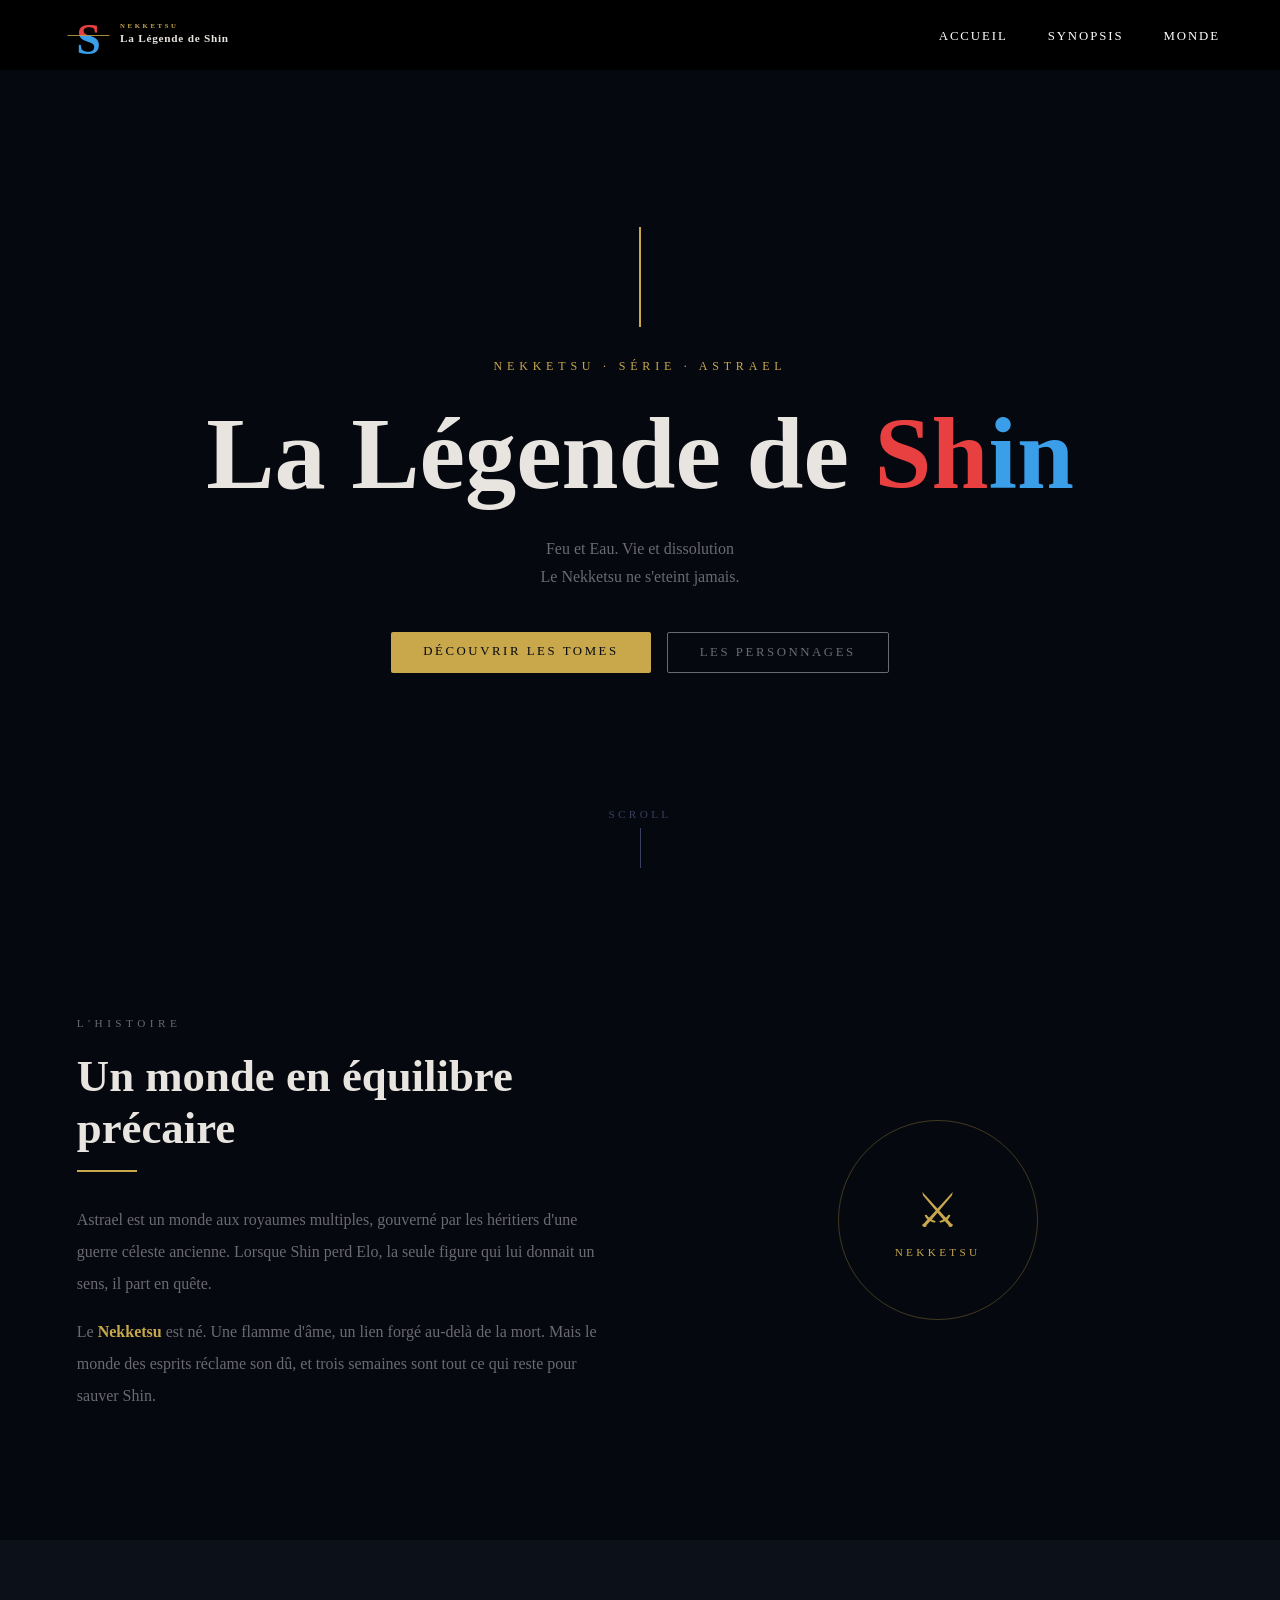
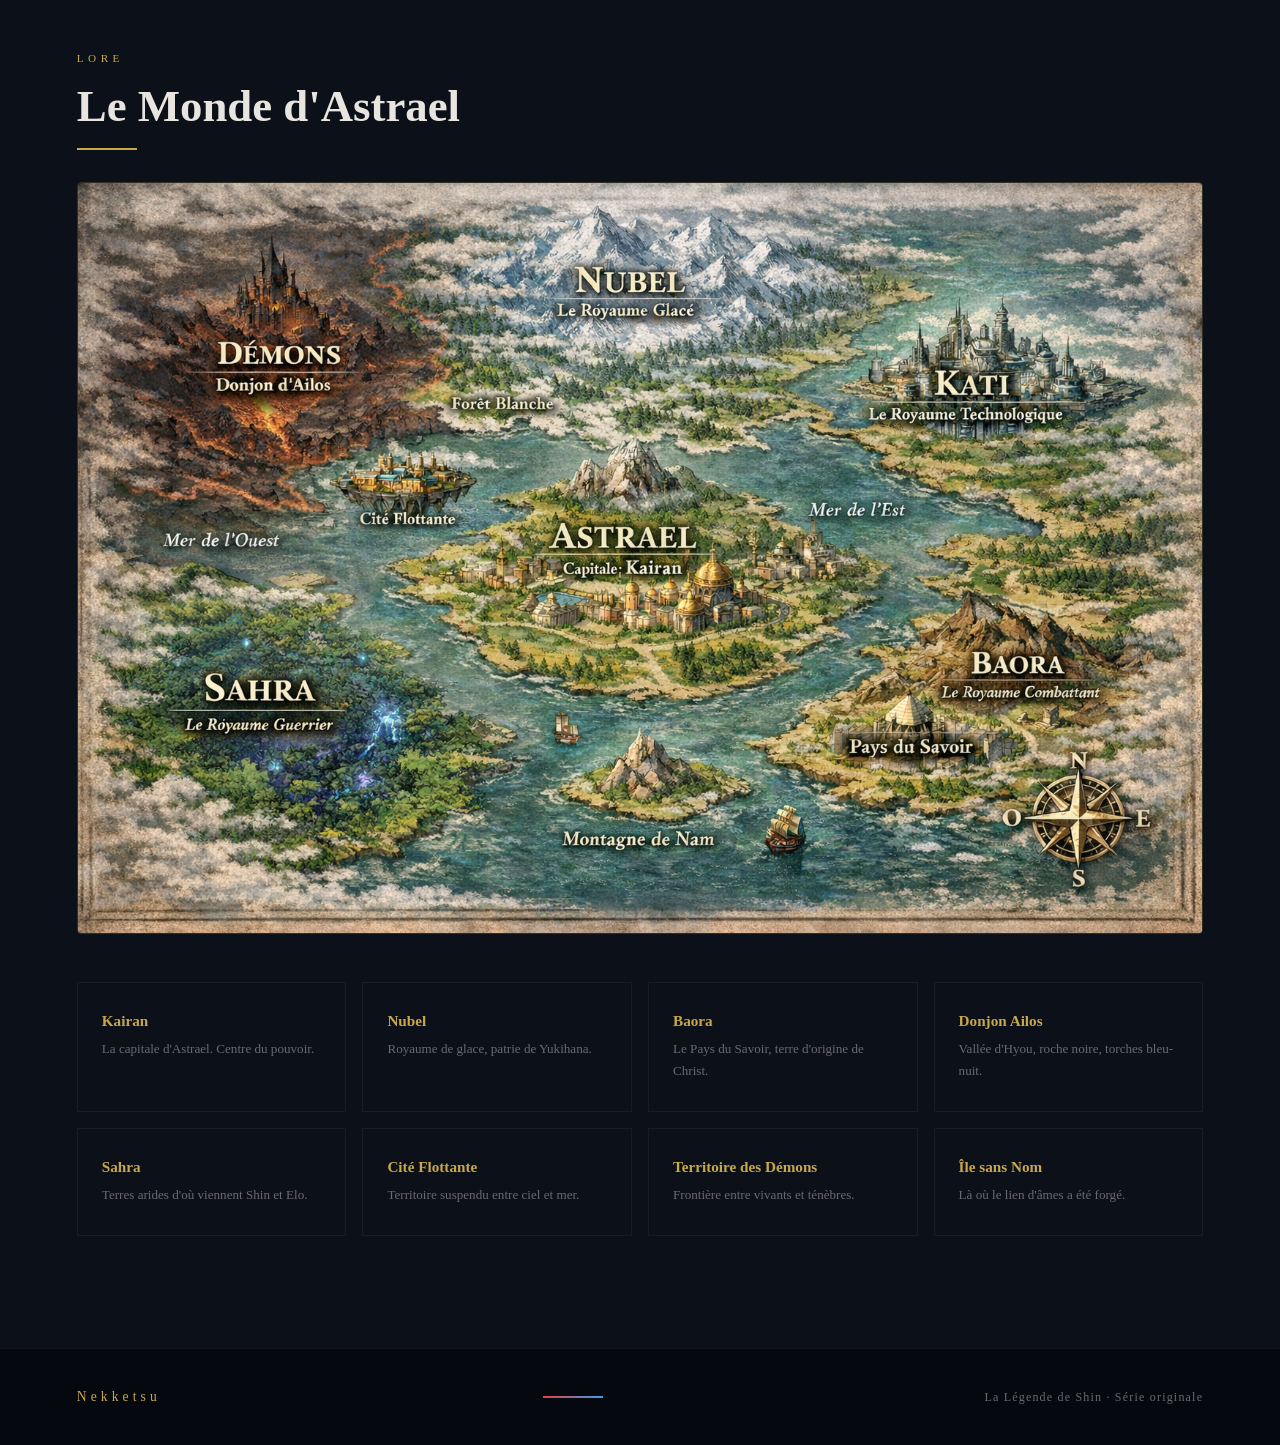
==== index.html @ 11ec4ed2 "first commit" ====
<!DOCTYPE html>
<html lang="fr">
<head>
    <meta charset="UTF-8">
    <meta name="description" content="La Légende de Shin — série manga Nekketsu dans le monde d'Astrael">
    <title>La Legende de Shin</title>
    <link rel="icon" type="image/svg+xml" href="Logo/favicon.svg">
    <link rel="stylesheet" href="css/styles.css">
</head>
<body class="all">
     <header class="Beta">
        <nav class="Gamma">
            <img src="Logo/logo-nav.svg" alt="Nekketsu La Legendes de Shin ">
            <ul>
                <li><a href="#">Accueil</a></li>
                <li><a href="#synopsis">Synopsis</a></li>
                <li><a href="#monde">Monde</a></li>
            </ul>
        </nav>
    </header>
    
    <section class="hero">
         <video class="hero-video" autoplay muted loop playsinline>
               <source src="video/kling_20260322_作品__5238_0.mp4" type="video/mp4">
         </video>
         <div class="katana-line"></div>
                <p class="hero-tag">Nekketsu · Série · Astrael</p>
                <h1 class="hero-title">
                  La Légende de <span class="fire">Sh</span><span class="water">in</span>
                </h1>
                <p class="hero-sub">
            Feu et Eau. Vie et dissolution<br>
            Le Nekketsu ne s'eteint jamais.
                </p>

        <div class="hero-cta">
            <a href="tomes.html" class="btn-gold">Découvrir les Tomes</a>
            <a href="personnages.html" class="btn-outline">Les Personnages</a>
        </div>

        <div class="scroll-hint">
            <span>Scroll</span>
        </div>
        
    </section>

    <section class="synopsis" id="synopsis">

  <div class="synopsis-texte">
    <p class="section-label">L'histoire</p>
    <h2 class="section-title">Un monde en équilibre précaire</h2>
    <div class="divider"></div>
    <p>Astrael est un monde aux royaumes multiples, gouverné par les héritiers
    d'une guerre céleste ancienne. Lorsque Shin perd Elo, la seule figure
    qui lui donnait un sens, il part en quête.</p>
    <p>Le <strong>Nekketsu</strong> est né. Une flamme d'âme, un lien forgé
    au-delà de la mort. Mais le monde des esprits réclame son dû, et trois
    semaines sont tout ce qui reste pour sauver Shin.</p>
  </div>

  <div class="synopsis-art">
    <div class="badge-ring">
      <span class="badge-symbol">⚔</span>
      <span class="badge-label">Nekketsu</span>
    </div>
  </div>

</section>

<section class="monde" id="monde">

  <p class="section-label">Lore</p>
  <h2 class="section-title">Le Monde d'Astrael</h2>
  <div class="divider"></div>
   <img src="/Personnage de la legende de Shin/Carte3.png" alt="Carte du monde d'Astral" class="carte-monde">
  <div class="monde-grid">
    <div class="monde-tile">
      <h4>Kairan</h4>
      <p>La capitale d'Astrael. Centre du pouvoir.</p>
    </div>
    <div class="monde-tile">
      <h4>Nubel</h4>
      <p>Royaume de glace, patrie de Yukihana.</p>
    </div>
    <div class="monde-tile">
      <h4>Baora</h4>
      <p>Le Pays du Savoir, terre d'origine de Christ.</p>
    </div>
    <div class="monde-tile">
      <h4>Donjon Ailos</h4>
      <p>Vallée d'Hyou, roche noire, torches bleu-nuit.</p>
    </div>
    <div class="monde-tile">
      <h4>Sahra</h4>
      <p>Terres arides d'où viennent Shin et Elo.</p>
    </div>
    <div class="monde-tile">
      <h4>Cité Flottante</h4>
      <p>Territoire suspendu entre ciel et mer.</p>
    </div>
    <div class="monde-tile">
      <h4>Territoire des Démons</h4>
      <p>Frontière entre vivants et ténèbres.</p>
    </div>
    <div class="monde-tile">
      <h4>Île sans Nom</h4>
      <p>Là où le lien d'âmes a été forgé.</p>
    </div>
  </div>

</section>

<footer>
  <span class="footer-logo">Nekketsu</span>
  <div class="footer-bar"></div>
  <p>La Légende de Shin · Série originale</p>
</footer>
    
</body>
</html>
---- css/styles.css ----
*{
  margin: 0;
  padding: 0;
  box-sizing: border-box;
}

html{
    scroll-behavior: smooth;
    
}

body{
    margin: 0 auto;
}

header.Beta{
    background-color: black;
  position: fixed;
  top: 0;
  left: 0;
  right: 0;
  z-index: 100;
}

nav.Gamma {
    display: flex;
    align-items: center;
    justify-content: space-between;
    padding: 0 60px;
    height: 70px;
}

.Gamma img{
    height: 45px;
}
.Gamma ul {
    display: flex;
    list-style: none;
    gap: 40px;
    margin: 0;
    padding: 0;
}

.Gamma ul li a{
    text-decoration: none;
    color: white;
    letter-spacing: .15em;
    text-transform: uppercase;
    font-size: .8rem;
}
nav.Gamma ul li a:hover {
  color: #c9a84c;
}

/* Section hero */

.hero{
  min-height: 100vh;
  position: relative;
  display: flex;
  flex-direction: column;
  align-items: center;
  justify-content: center;
  text-align: center;
  overflow: hidden;
  background-color: #06080f;
}

.hero-video {
  position: absolute;
  inset: 0;
  width: 100%;
  height: 100%;
  object-fit: cover;
  z-index: 0;
}

.hero::before {
  content: "";
  position: absolute;
  inset: 0;
  background-color: rgba(6, 8, 15, 0.75);
  z-index: 1;
}


.katana-line,
.hero-tag,
.hero-title,
.fire,
.water,
.hero-sub,
.hero-cta,
.scroll-hint {
  position: relative;
  z-index: 2;
}

.katana-line {
  width: 2px;
  height: 100px;
  background-color: #c9a84c;
  margin-bottom: 2rem;
}

.hero-tag{
  font-size: .75rem;
  letter-spacing: .4em;
  text-transform: uppercase;
  color: #c9a84c;
  margin-bottom: 1.5rem;
}

.hero-title{
  font-size: clamp(3rem, 8vw, 7rem);
  font-family: Georgia, serif;
  font-weight: 700;
  color: #e8e4df;
  line-height: 1.1;
  margin-bottom: 1.5rem;
}

.fire { color: #e84040; }
.water { color: #3a9fe8; }

.hero-sub {
  font-size: 1rem;
  color: #6b6a70;
  line-height: 1.8;
  margin-bottom: 2.5rem;
}

.hero-cta {
  display: flex;
  gap: 1rem;
}

.btn-gold {
  padding: .75rem 2rem;
  background-color: #c9a84c;
  color: #06080f;
  font-size: .8rem;
  letter-spacing: .2em;
  text-transform: uppercase;
  text-decoration: none;
  border-radius: 2px;
}

.btn-outline {
  padding: .75rem 2rem;
  border: 1px solid #6b6a70;
  color: #6b6a70;
  font-size: .8rem;
  letter-spacing: .2em;
  text-transform: uppercase;
  text-decoration: none;
  border-radius: 2px;
}

.btn-gold:hover { background-color: #dbb65c; }
.btn-outline:hover { border-color: #e8e4df; color: #e8e4df; }

.scroll-hint {
  position: absolute;
  bottom: 2rem;
  display: flex;
  flex-direction: column;
  align-items: center;
  gap: .5rem;
  color: #3a4060;
  font-size: .7rem;
  letter-spacing: .3em;
  text-transform: uppercase;
}

.scroll-hint::after {
  content: "";
  width: 1px;
  height: 40px;
  background-color: #3a4060;
}

@keyframes riseIn {
  from {
    opacity: 0;
    transform: translateY(20px);
  }
  to {
    opacity: 1;
    transform: translateY(0);
  }
}

.hero-tag {
  animation: riseIn .7s ease forwards;
  animation-delay: .3s;
  opacity: 0;
}

.hero-title {
  animation: riseIn .9s ease forwards;
  animation-delay: .6s;
  opacity: 0;
}

.hero-sub {
  animation: riseIn .9s ease forwards;
  animation-delay: .9s;
  opacity: 0;
}

.hero-cta {
  animation: riseIn .9s ease forwards;
  animation-delay: 1.2s;
  opacity: 0;
}

/* Synopsis */

.synopsis {
  display: grid;
  grid-template-columns: 1fr 1fr;
  gap: 4rem;
  align-items: center;
  padding: 7rem 6vw;
  background-color: #06080f;
}

.section-label {
  font-size: .7rem;
  letter-spacing: .4em;
  text-transform: uppercase;
  color: #c9a84c;
  margin-bottom: 1rem;
}

.section-title {
  font-family: Georgia, serif;
  font-size: clamp(1.6rem, 4vw, 2.8rem);
  color: #e8e4df;
  margin-bottom: 1rem;
}

.divider {
  width: 60px;
  height: 2px;
  background-color: #c9a84c;
  margin-bottom: 2rem;
}

.synopsis-texte p {
  color: #6b6a70;
  line-height: 2;
  margin-bottom: 1rem;
}

.synopsis-texte strong {
  color: #c9a84c;
}

/* Badge Nekketsu */

.synopsis-art {
  display: flex;
  align-items: center;
  justify-content: center;
}

.badge-ring {
  width: 200px;
  height: 200px;
  border-radius: 50%;
  border: 1px solid rgba(201, 168, 76, .3);
  display: flex;
  flex-direction: column;
  align-items: center;
  justify-content: center;
  gap: .5rem;
}

.badge-symbol {
  font-size: 3rem;
  color: #c9a84c;
}

.badge-label {
  font-family: Georgia, serif;
  font-size: .7rem;
  letter-spacing: .3em;
  text-transform: uppercase;
  color: #c9a84c;
}

/* Le Monde d'Astrael */

.monde {
  padding: 7rem 6vw;
  background-color: #0c1018;
}

.carte-monde {
  width: 100%;
  max-width: 900px;
  display: block;
  margin: 0 auto 3rem;
  border: 1px solid rgba(201, 168, 76, .2);
  border-radius: 4px;
  max-width: 100%; 
  height: auto;    
}

.monde-grid {
  display: grid;
  grid-template-columns: repeat(4, 1fr);
  gap: 1rem;
  margin-top: 3rem;
}

.monde-tile {
  padding: 1.8rem 1.5rem;
  border: 1px solid rgba(255, 255, 255, .05);
  transition: border-color .3s;
}

.monde-tile:hover {
  border-color: rgba(201, 168, 76, .3);
}

.monde-tile h4 {
  font-family: Georgia, serif;
  color: #c9a84c;
  margin-bottom: .5rem;
  font-size: .95rem;
}

.monde-tile p {
  color: #6b6a70;
  font-size: .82rem;
  line-height: 1.7;
}

/* Pied de page */

footer {
  display: flex;
  align-items: center;
  justify-content: space-between;
  padding: 2.5rem 6vw;
  border-top: 1px solid rgba(255, 255, 255, .05);
  background-color: #06080f;
}

.footer-logo {
  font-family: Georgia, serif;
  font-size: .85rem;
  letter-spacing: .3em;
  color: #c9a84c;
}

.footer-bar {
  width: 60px;
  height: 2px;
  background: linear-gradient(to right, #e84040, #3a9fe8);
}

footer p {
  font-size: .75rem;
  color: #6b6a70;
  letter-spacing: .1em;
}

.page-hero {
  padding: 10rem 6vw 4rem;
  background-color: #06080f;
  text-align: center;
}

.tomes {
  padding: 5rem 6vw;
  background-color: #06080f;
  display: flex;
  flex-direction: column;
  gap: 5rem;
}

.tome-card {
  display: grid;
  grid-template-columns: 300px 1fr;
  gap: 4rem;
  align-items: center;
  border-bottom: 1px solid rgba(255, 255, 255, .05);
  padding-bottom: 5rem;
}

.tome-card:last-child {
  border-bottom: none;
}

.tome-cover {
  width: 100%;
  height: 420px;
  object-fit: cover;
  border-radius: 4px;
  border: 1px solid rgba(201, 168, 76, .2);
}
jj
.tome-cover-placeholder {
  width: 100%;
  height: 420px;
  background-color: #0c1018;
  border: 1px solid rgba(255, 255, 255, .05);
  border-radius: 4px;
  display: flex;
  align-items: center;
  justify-content: center;
}

.tome-cover-placeholder span {
  color: #6b6a70;
  font-size: .8rem;
  letter-spacing: .3em;
  text-transform: uppercase;
}

.tome-info {
  display: flex;
  flex-direction: column;
  gap: 1rem;
}

.tome-num {
  font-family: Georgia, serif;
  font-size: 5rem;
  font-weight: 700;
  color: rgba(255, 255, 255, .05);
  line-height: 1;
}

.tome-info h2 {
  font-family: Georgia, serif;
  font-size: clamp(1.4rem, 3vw, 2rem);
  color: #e8e4df;
}

.tome-info p {
  color: #6b6a70;
  line-height: 2;
  font-size: .95rem;
}

.tome-chapitres {
  font-size: .72rem;
  letter-spacing: .25em;
  text-transform: uppercase;
  color: #c9a84c;
}

.status {
  display: inline-block;
  font-size: .65rem;
  letter-spacing: .2em;
  text-transform: uppercase;
  padding: .3rem .8rem;
  border-radius: 20px;
  width: fit-content;
}

.status-done {
  background-color: rgba(58, 159, 232, .1);
  color: #3a9fe8;
  border: 1px solid rgba(58, 159, 232, .3);
}

.status-wip {
  background-color: rgba(232, 64, 64, .1);
  color: #e84040;
  border: 1px solid rgba(232, 64, 64, .3);
}

/* Hero du tome */
.tome-page-hero {
  display: grid;
  grid-template-columns: 320px 1fr;
  gap: 5rem;
  align-items: center;
  padding: 10rem 6vw 5rem;
  background-color: #06080f;
}

.tome-page-cover {
  width: 100%;
  height: 450px;
  object-fit: cover;
  border-radius: 4px;
  border: 1px solid rgba(201, 168, 76, .2);
}

.tome-page-info {
  display: flex;
  flex-direction: column;
  gap: 1rem;
}

.tome-page-sub {
  font-size: .75rem;
  letter-spacing: .3em;
  text-transform: uppercase;
  color: #6b6a70;
}

/* Résumé */
.tome-resume {
  padding: 5rem 6vw;
  background-color: #0c1018;
  
}

.tome-resume p {
  color: #6b6a70;
  line-height: 2;
  font-size: 1rem;
  margin-top: 1rem;
}

/* Chapitres */
.tome-chapitres-section {
  padding: 5rem 6vw;
  background-color: #06080f;
}

.chapitres-grid {
  display: grid;
  grid-template-columns: repeat(2, 1fr);
  gap: 1.5rem;
  margin-top: 3rem;
}

.chapitre-card {
  display: flex;
  gap: 1.5rem;
  align-items: flex-start;
  padding: 1.5rem;
  border: 1px solid rgba(255, 255, 255, .05);
  transition: border-color .3s;
}

.chapitre-card:hover {
  border-color: rgba(201, 168, 76, .2);
}

.chapitre-num {
  font-family: Georgia, serif;
  font-size: 2.5rem;
  font-weight: 700;
  color: rgba(255, 255, 255, .05);
  line-height: 1;
  min-width: 50px;
}

.chapitre-info h3 {
  font-family: Georgia, serif;
  font-size: 1rem;
  color: #e8e4df;
  margin-bottom: .5rem;
}

.chapitre-info p {
  font-size: .85rem;
  color: #6b6a70;
  line-height: 1.8;
}

.tome-contenu {
  padding: 5rem 6vw;
  background-color: #06080f;
  display: flex;
  flex-direction: column;
  gap: 6rem;
}

.chapitre-complet {
  max-width: 750px;
  margin: 0 auto;
  width: 100%;
}

.chapitre-titre {
  font-family: Georgia, serif;
  font-size: clamp(1.4rem, 3vw, 2rem);
  color: #e8e4df;
  margin-bottom: 1rem;
}

.chapitre-citation {
  border-left: 2px solid #c9a84c;
  padding-left: 1.5rem;
  color: #c9a84c;
  font-family: Georgia, serif;
  font-style: italic;
  font-size: .95rem;
  line-height: 1.8;
  margin-bottom: 2rem;
}

.chapitre-texte p {
  color: #a8a4a0;
  line-height: 2.2;
  font-size: 1rem;
  margin-bottom: 1.5rem;
  font-family: Georgia, serif;
}

.chapitre-texte .separateur {
  text-align: center;
  color: #c9a84c;
  margin: 2rem 0;
  letter-spacing: .5em;
}

.chapitre-complet {
  max-width: 750px;
  margin: 0 auto;
  width: 100%;
  background-color: white;
  padding: 3rem;
  border-radius: 8px;
}

.chapitre-complet .section-label {
  color: #c9a84c;
}

.chapitre-complet .chapitre-titre {
  color: #06080f;
}

.chapitre-complet .divider {
  background-color: #c9a84c;
}

.chapitre-complet .chapitre-texte p {
  color: #333;
}

.chapitre-complet .chapitre-citation {
  border-left: 2px solid #c9a84c;
  padding-left: 1.5rem;
  color: #c9a84c;
  font-family: Georgia, serif;
  font-style: italic;
  font-size: .95rem;
  line-height: 1.8;
  margin-bottom: 2rem;
}

.separateur {
  text-align: center;
  color: #c9a84c;
  margin: 2rem 0;
  letter-spacing: .5em;
}

/* Personnages */
.tome-persos {
  padding: 5rem 6vw;
  background-color: #0c1018;
}

.persos-mini-grid {
  display: flex;
  gap: 2rem;
  margin-top: 3rem;
}

.perso-mini {
  display: flex;
  flex-direction: column;
  align-items: center;
  gap: .8rem;
}

.perso-mini-avatar {
  width: 70px;
  height: 70px;
  border-radius: 50%;
  display: flex;
  align-items: center;
  justify-content: center;
  font-family: Georgia, serif;
  font-size: 1.6rem;
  font-weight: 700;
  border: 1px solid rgba(255, 255, 255, .08);
}

.feu-eau { color: #e84040; background-color: rgba(232, 64, 64, .1); }
.foudre  { color: #c9a84c; background-color: rgba(201, 168, 76, .1); }
.elo     { color: #3a9fe8; background-color: rgba(58, 159, 232, .1); }

.perso-mini span {
  font-size: .8rem;
  letter-spacing: .15em;
  text-transform: uppercase;
  color: #6b6a70;
}

/* Boutons retour */
.tome-retour {
  padding: 4rem 6vw;
  background-color: #06080f;
  display: flex;
  gap: 1.5rem;
  align-items: center;
}

.kaji  { color: #e84040; background-color: rgba(232, 64, 64, .15); }
.kija  { color: #3a9fe8; background-color: rgba(58, 159, 232, .15); }
.yohan { color: #6b6a70; background-color: rgba(107, 106, 112, .15); }
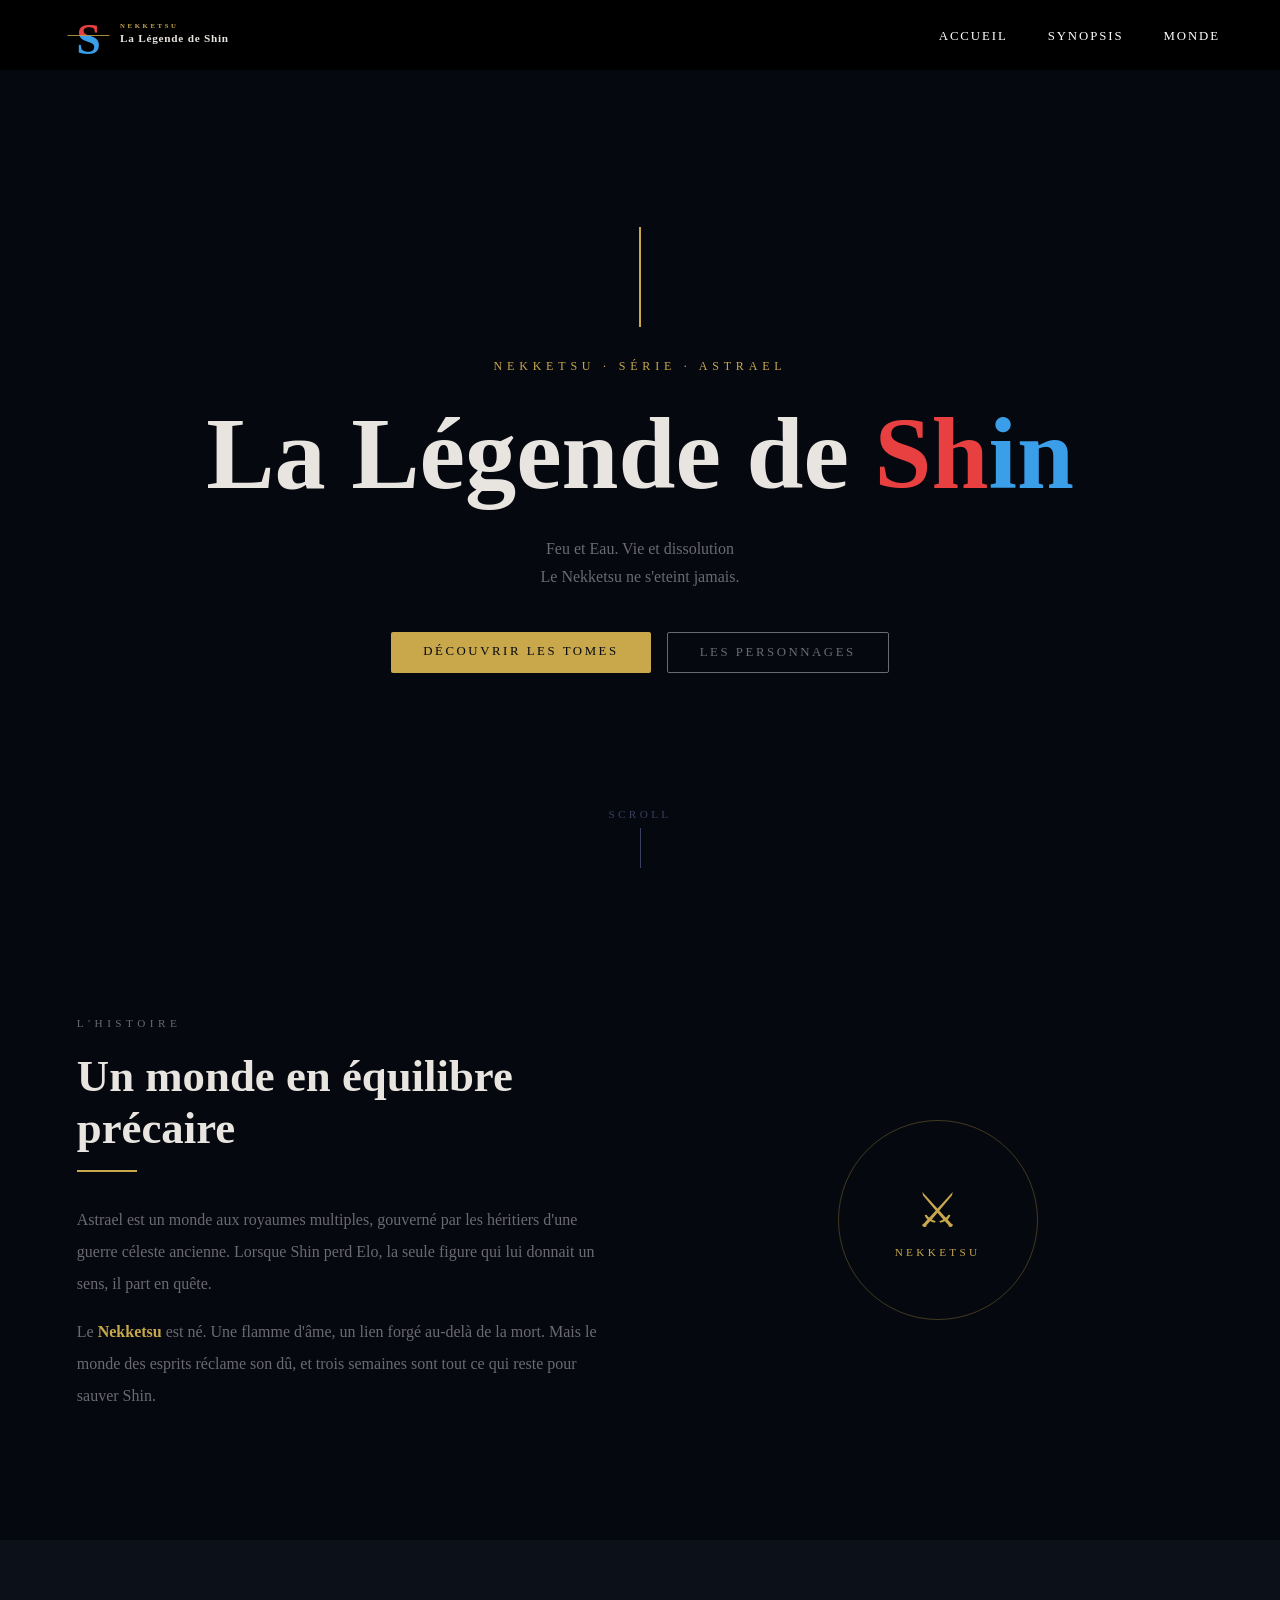
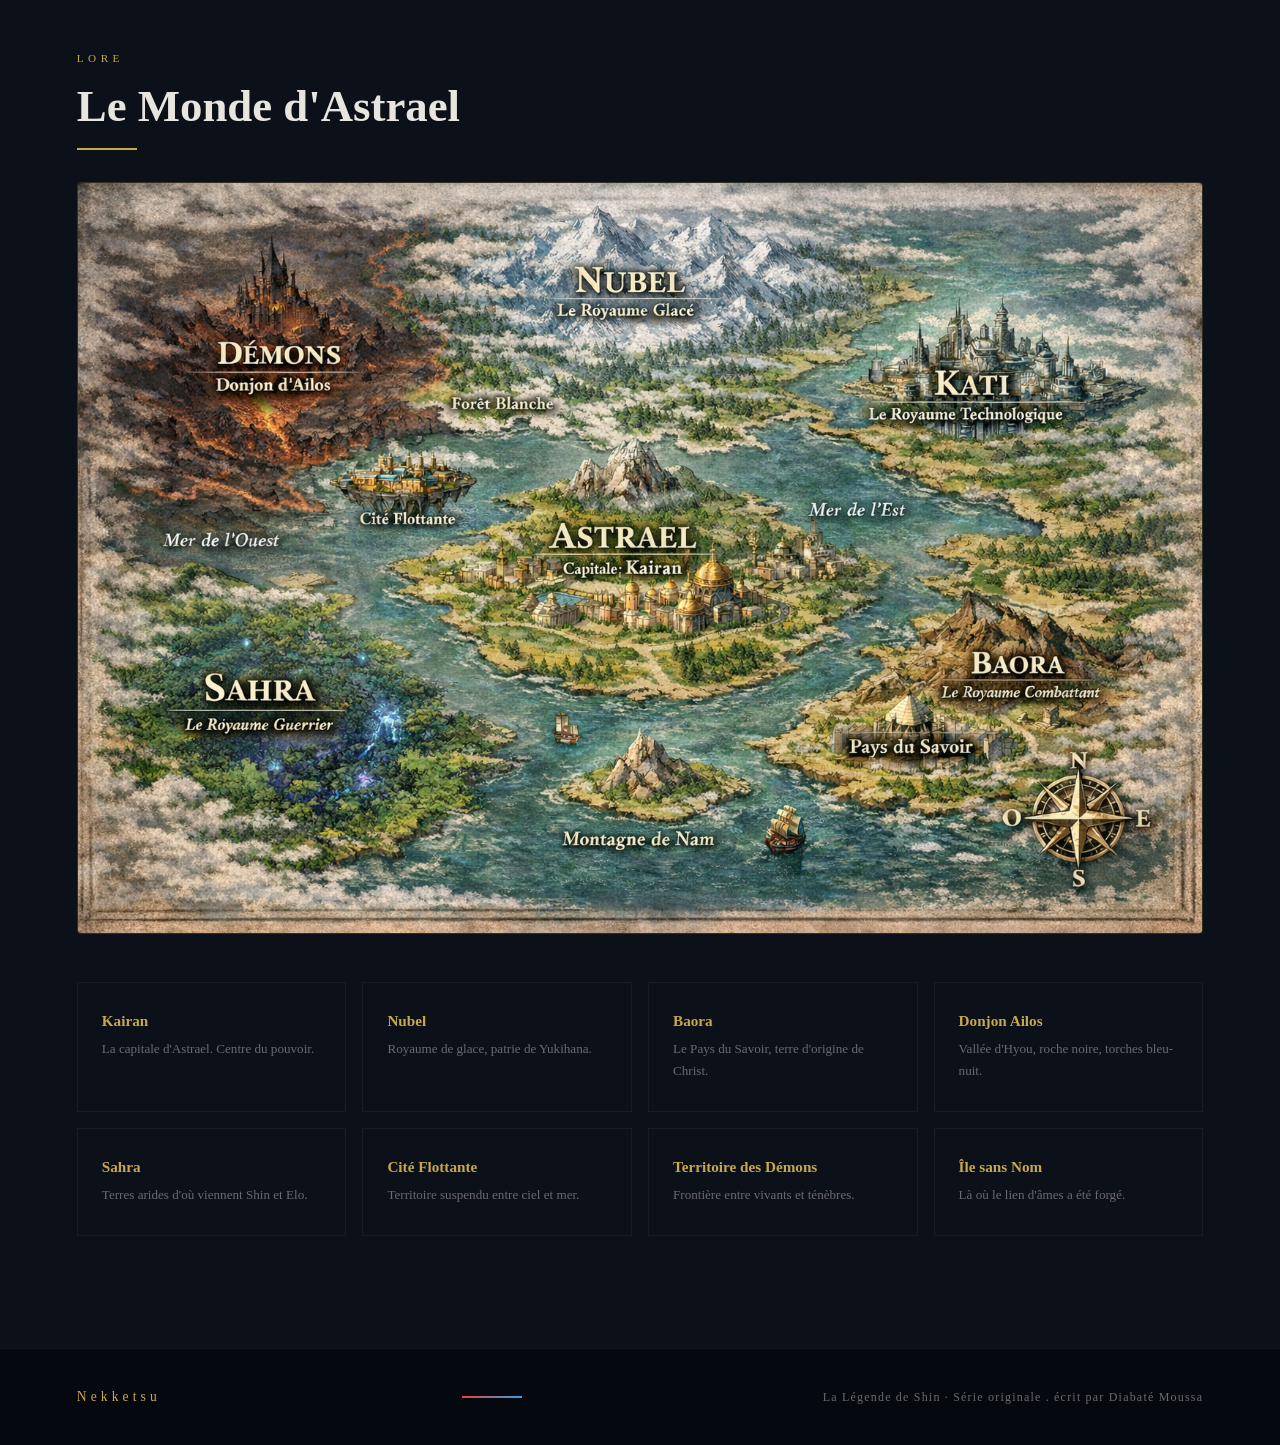
==== commit a76a5277: "tome1.html" ====
--- a/index.html
+++ b/index.html
@@ -113,7 +113,7 @@
 <footer>
   <span class="footer-logo">Nekketsu</span>
   <div class="footer-bar"></div>
-  <p>La Légende de Shin · Série originale</p>
+  <p>La Légende de Shin · Série originale . écrit par Diabaté Moussa</p>
 </footer>
     
 </body>
--- a/css/styles.css
+++ b/css/styles.css
@@ -430,9 +430,9 @@
 
 .tome-num {
   font-family: Georgia, serif;
-  font-size: 5rem;
-  font-weight: 700;
-  color: rgba(255, 255, 255, .05);
+  font-size: 3rem;
+  font-weight: 300;
+  color: rgba(9, 135, 252, 0.507);
   line-height: 1;
 }
 
@@ -714,4 +714,80 @@
 
 .kaji  { color: #e84040; background-color: rgba(232, 64, 64, .15); }
 .kija  { color: #3a9fe8; background-color: rgba(58, 159, 232, .15); }
-.yohan { color: #6b6a70; background-color: rgba(107, 106, 112, .15); }+.yohan { color: #6b6a70; background-color: rgba(107, 106, 112, .15); }
+
+@media (max-width: 768px) {
+
+  /* Nav */
+  nav.Gamma {
+    padding: 0 20px;
+    height: auto;
+    flex-wrap: wrap;
+    gap: 1rem;
+    padding: 1rem 20px;
+  }
+
+  .Gamma ul {
+    gap: 15px;
+    flex-wrap: wrap;
+  }
+
+  /* Hero */
+  .hero-title {
+    font-size: 2.5rem;
+  }
+
+  .hero-cta {
+    flex-direction: column;
+    align-items: center;
+  }
+
+  /* Synopsis */
+  .synopsis {
+    grid-template-columns: 1fr;
+    gap: 2rem;
+    padding: 4rem 4vw;
+  }
+
+  /* Monde */
+  .monde-grid {
+    grid-template-columns: repeat(2, 1fr);
+  }
+
+  /* Tomes */
+  .tome-card {
+    grid-template-columns: 1fr;
+    gap: 2rem;
+  }
+
+  .tome-page-hero {
+    grid-template-columns: 1fr;
+    gap: 2rem;
+    padding: 7rem 4vw 3rem;
+  }
+
+  /* Chapitres */
+  .chapitres-grid {
+    grid-template-columns: 1fr;
+  }
+
+  /* Personnages */
+  .persos-mini-grid {
+    flex-wrap: wrap;
+    justify-content: center;
+  }
+
+  /* Tome retour */
+  .tome-retour {
+    flex-direction: column;
+    align-items: center;
+  }
+
+  /* Footer */
+  footer {
+    flex-direction: column;
+    text-align: center;
+    gap: 1rem;
+  }
+
+}
